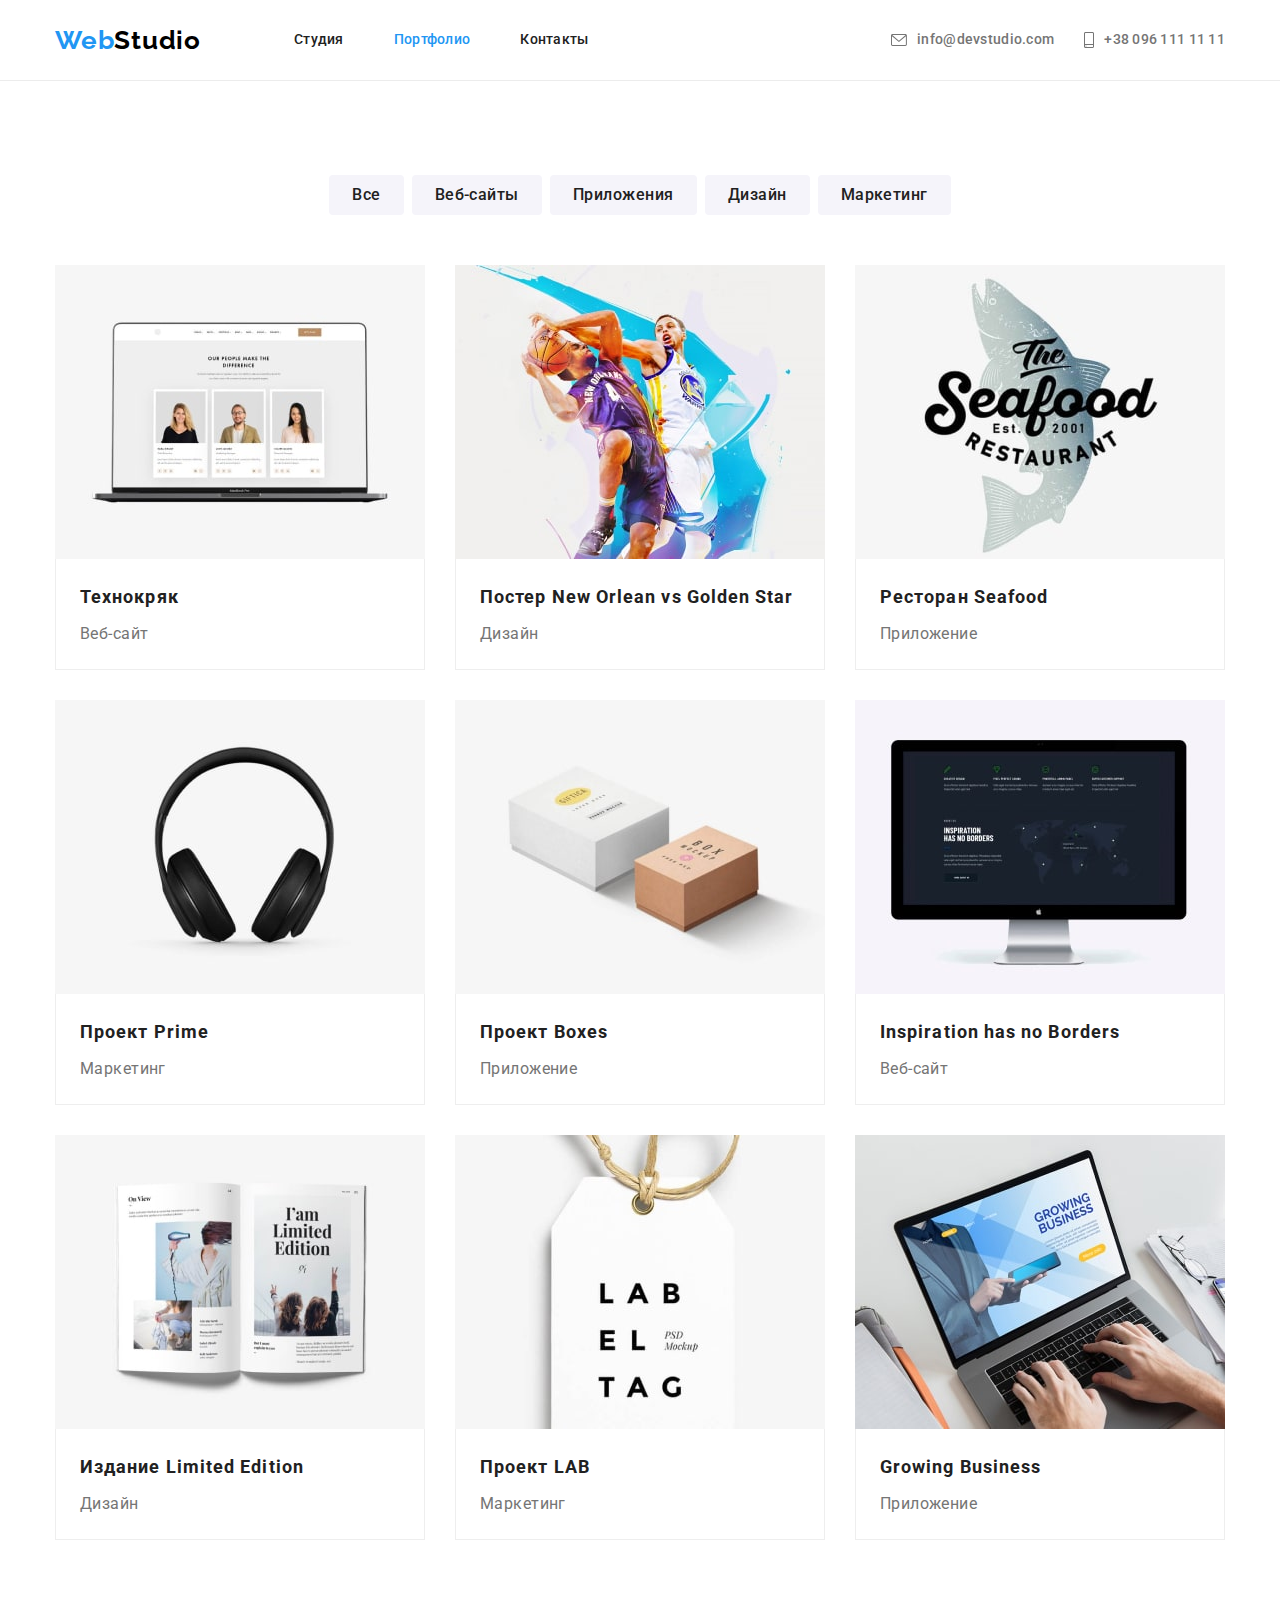
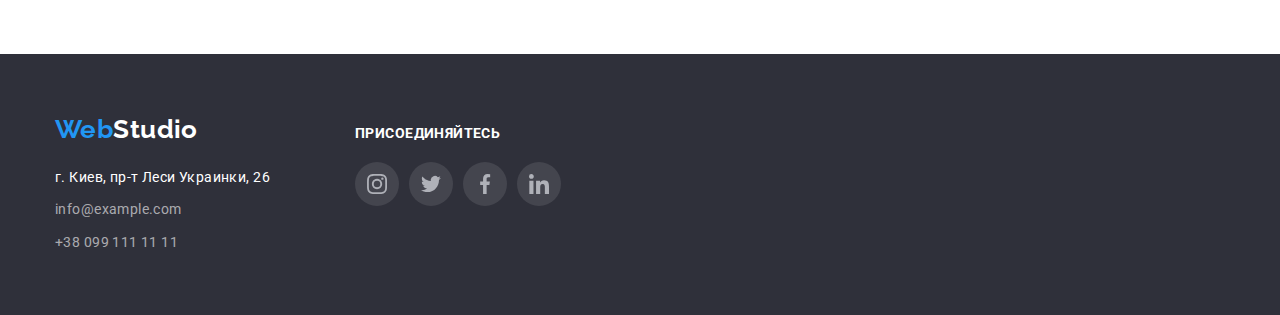
==== portfolio.html @ b9027957 "prepare to homework 5" ====
<!DOCTYPE html>
<html lang="en">
    <head>
        <meta charset="UTF-8">
        <meta name="viewport" content="width=device-width, initial-scale=1.0">
        <title>Portfolio</title>
        <link
            href="https://fonts.googleapis.com/css2?family=Raleway:wght@700&family=Roboto:wght@400;500;700;900&display=swap"
            rel="stylesheet"
        />
        <link
            rel="stylesheet"
            href="https://cdnjs.cloudflare.com/ajax/libs/modern-normalize/0.7.0/modern-normalize.min.css"
        />
        <link rel="stylesheet" href="./css/style.css" />
    </head>
    <body>
        <!--Header-->
        <header class="header portfolio-header">
            <div class="container header-flex">
                <nav class="header-flex">
                    <a class="link header-logo" href="./index.html">
                        <span class="current">Web</span>Studio
                    </a>
                    <ul class="list nav-main">
                        <li class="item">
                            <a class="link" href="./index.html">Студия</a>
                        </li>
                        <li class="item">
                            <a class="link current" href="./portfolio.html">Портфолио</a>
                        </li>
                        <li class="item">
                            <a class="link" href="#">Контакты</a>
                        </li>
                    </ul>
                </nav>
                <ul class="list header-info">
                    <li class="item">
                        <a class="link icon-mail" href="mailto:info@devstudio.com">
                            <svg class="icon" width="16" height="12">
                                <use href="./images/svg/sprite.svg#icon-envelope"></use>
                            </svg>
                            info@devstudio.com
                        </a>
                    </li>
                    <li class="item">
                        <a class="link icon-tel" href="tel:+380961111111">
                            <svg class="icon" width="10" height="16">
                                <use href="./images/svg/sprite.svg#icon-smartphone"></use>
                            </svg>
                            +38 096 111 11 11
                        </a>
                    </li>
                </ul>
            </div>
        </header>
        <!--Main container-->
        <main>
            <h1 class="hidden">Портфолио</h1>
            <section class="section">
                <div class="container">
                    <!--Button list-->
                    <ul class="list portfolio-nav">
                        <li class="item">
                            <button type="button" class="button secondary">
                                Все
                            </button>
                        </li>
                        <li class="item">
                            <button type="button" class="button secondary">
                                Веб-сайты
                            </button>
                        </li>
                        <li class="item">
                            <button type="button" class="button secondary">
                                Приложения
                            </button>
                        </li>
                        <li class="item">
                            <button type="button" class="button secondary">
                                Дизайн
                            </button>
                        </li>
                        <li class="item">
                            <button type="button" class="button secondary">
                                Маркетинг
                            </button>
                        </li>
                    </ul>
                    <!--Main portfolio list-->
                    <ul class="list portfolio-list">
                        <li class="item">
                            <a class="link" href="#">
                                <div>
                                    <img 
                                        src="./images/portfolio/technocrack.jpg"
                                        alt="Веб сайт Технокряк"
                                        width="370"
                                    />
                                </div>
                                <div class="project-name">
                                    <h2 class="title">Технокряк</h2>
                                    <p class="text">Веб-сайт</p>
                                </div>
                            </a>
                        </li>
                        <li class="item">
                            <a class="link" href="#">
                                <div>
                                    <img 
                                        src="./images/portfolio/neworlean.jpg"
                                        alt="Дизайн постера New Orlean vs Golden Star"
                                        width="370"
                                    />
                                </div>
                                <div class="project-name">
                                    <h2 class="title">Постер New Orlean vs Golden Star</h2>
                                    <p class="text">Дизайн</p>
                                </div>
                            </a>
                        </li>
                        <li class="item">
                            <a class="link" href="#">
                                <div>
                                    <img 
                                        src="./images/portfolio/seafood.jpg"
                                        alt="Приложение ресторана Seafood"
                                        width="370"
                                    />
                                </div>
                                <div class="project-name">
                                    <h2 class="title">Ресторан Seafood</h2>
                                    <p class="text">Приложение</p>
                                </div>
                            </a>
                        </li>
                        <li class="item">
                            <a class="link" href="#">
                                <div>
                                    <img 
                                        src="./images/portfolio/prime.jpg"
                                        alt="Проект Prime"
                                        width="370"
                                    />
                                </div>
                                <div class="project-name">
                                    <h2 class="title">Проект Prime</h2>
                                    <p class="text">Маркетинг</p>
                                </div>
                            </a>
                        </li>
                        <li class="item">
                            <a class="link" href="#">
                                <div>
                                    <img 
                                        src="./images/portfolio/boxes.jpg"
                                        alt="Приложение Boxes"
                                        width="370"
                                    />
                                </div>
                                <div class="project-name">
                                    <h2 class="title">Проект Boxes</h2>
                                    <p class="text">Приложение</p>
                                </div>
                            </a>
                        </li>
                        <li class="item">
                            <a class="link" href="#">
                                <div>
                                    <img 
                                        src="./images/portfolio/inspirations.jpg"
                                        alt="Веб-сайт Inspiration has no Borders"
                                        width="370"
                                    />
                                </div>
                                <div class="project-name">
                                    <h2 lang="en" class="title">Inspiration has no Borders</h2>
                                    <p class="text">Веб-сайт</p>
                                </div>
                            </a>
                        </li>
                        <li class="item">
                            <a class="link" href="#">
                                <div>
                                    <img 
                                        src="./images/portfolio/limited.jpg"
                                        alt="Дизайн издания Limited Edition"
                                        width="370"
                                    />
                                </div>
                                <div class="project-name">
                                    <h2 class="title">Издание Limited Edition</h2>
                                    <p class="text">Дизайн</p>
                                </div>
                            </a>
                        </li>
                        <li class="item">
                            <a class="link" href="#">
                                <div>
                                    <img 
                                        src="./images/portfolio/lab.jpg"
                                        alt="Проект LAB"
                                        width="370"
                                    />
                                </div>
                                <div class="project-name">
                                    <h2 class="title">Проект LAB</h2>
                                    <p class="text">Маркетинг</p>
                                </div>
                            </a>
                        </li>
                        <li class="item">
                            <a class="link" href="#">
                                <div>
                                    <img 
                                        src="./images/portfolio/groovingbusiness.jpg"
                                        alt="Приложение Growing Business"
                                        width="370"
                                    />
                                </div>
                                <div class="project-name">
                                    <h2 class="title">Growing Business</h2>
                                    <p class="text">Приложение</p>
                                </div>
                            </a>
                        </li>
                    </ul>
                </div>
            </section>
        </main>
        <!--Footer-->
        <footer class="footer">
            <div class="container flex">
                <div class="footer-address">
                    <a class="link footer-logo" href="./index.html">
                        <span class="current">Web</span>Studio
                    </a>
                    <address class="footer-contacts">
                        <p class="text">г. Киев, пр-т Леси Украинки, 26</p>
                        <a class="link" href="mailto:info@example.com">
                        info@example.com
                        </a>
                        <br />
                        <a class="link" href="tel:+380991111111">+38 099 111 11 11</a>
                    </address>
                </div>
                <div class="footer-networks">
                    <strong class="text">присоединяйтесь</strong>
                    <ul class="list flex network-list">
                        <li class="item">
                            <a href="#" class="link" aria-label="Instagram">
                                <svg class="icon">
                                    <use href="./images/svg/sprite.svg#icon-instagram"></use>
                                </svg>
                            </a>
                        </li>
                        <li class="item">
                            <a href="#" class="link" aria-label="Twitter">
                                <svg class="icon">
                                    <use href="./images/svg/sprite.svg#icon-twitter"></use>
                                </svg>
                            </a>
                        </li>
                        <li class="item">
                            <a href="#" class="link" aria-label="Facebook">
                                <svg class="icon">
                                    <use href="./images/svg/sprite.svg#icon-facebook"></use>
                                </svg>
                            </a>
                        </li>
                        <li class="item">
                            <a href="#" class="link" aria-label="Linkedin">
                                <svg class="icon">
                                    <use href="./images/svg/sprite.svg#icon-linkedin"></use>
                                </svg>
                            </a>
                        </li>
                    </ul>
                </div>
            </div>
        </footer>        
    </body>
</html>
---- css/style.css ----
/* CSS-переменные */
:root {
    --main-text-color: #212121;
    --second-text-color: #757575;
    --accent-color: #2196f3;
    --main-bg-color: #ffffff;
    --second-bg-color: #f5f4fa;
    --third-bg-color: #2f303a;
}
/* Базовые настройки CSS */
body {
    background-color: var(--main-bg-color);
    color: var(--main-text-color);
    font-family: "Roboto", sans-serif;
    font-size: 14px;
    line-height: 1.71;
    letter-spacing: 0.03em;
}
/* базовые настройки картинок */
img {
    display: block;
    max-width: 100%;
    height: auto;
}
/* Убирает подчеркивание у всех ссылок */
.link {
    text-decoration: none;
}
/* Убирает флажки и отступы у элементов списков */
.list {
    padding: 0;
    margin: 0;
    list-style: none;
}
/* прячет скрытые заголовки */
.hidden {
    position: absolute;
    width: 1px;
    height: 1px;
    margin: -1px;
    border: 0;
    padding: 0;
    clip: rect(0 0 0 0);
    overflow: hidden;
}

/* Страница студия */
/* Задает общие настройки шрифта хедера */
.header {
    font-weight: 500;
    line-height: 1.14;
    letter-spacing: 0.02em;
    border-bottom: 1px solid #ececec;
}
/* Геометрия контейнера */
.container {
    width: 1200px;
    margin: 0px auto;
    padding: 0px 15px;
}
/* флексбокс хэдера */
.header-flex,
.nav-main {
  display: flex;
  align-items: center;
}
/* отступ всем кроме последнего элемента хэдера */
.nav-main > .item:not(:last-child) {
    margin-right: 50px;
}
/* основная навигация хэдера */
.nav-main .link {
    display: block;
    padding-top: 32px;
    padding-bottom: 32px;
    color: inherit;
}
/* Цветовой акцент элементов */
.nav-main .link.current,
.header-logo .current,
.footer-logo .current,
.nav-main .link:hover,
.nav-main .link:focus,
.header-info .link:hover,
.header-info .link:focus,
.footer-info .link:hover,
.footer-info .link:focus {
  color: var(--accent-color);
}

/* Логотип хедера */
.header-logo {
    margin-right: 93px;
    color: #000000;
    font-family: "Raleway", sans-serif;
    font-weight: 700;
    font-size: 26px;
    line-height: 1.19;
    letter-spacing: 0.03em;
}
/* контакты хэдера в строку */
.header-info {
    display: flex;
    margin-left: auto;
}
.header-info .item:not(:last-child) {
    margin-right: 30px;
}
/* контакты хэдера */
.header-info .link {
    display: flex;
    align-items: center;
    padding-top: 32px;
    padding-bottom: 32px;
    color: var(--second-text-color);
}
/* отступ иконок в хэдере */
.header-info .icon {
    margin-right: 10px;
}
/* акцент иконок в хэдере */
.header-info .link:hover > .icon,
.header-info .link:focus > .icon {
  --color1: var(--accent-color);
}

/* герой */
.hero {
    text-align: center;
    max-width: 1600px;
    height: 600px;
    margin: 0 auto;
    display: flex;
    flex-direction: column;
    justify-content: center;
    align-items: center;
    background-color: #c4c4c4;
    background-image: linear-gradient(
      to right,
      rgba(47, 48, 58, 0.4),
      rgba(47, 48, 58, 0.4)
    ),
    url("../images/hero.jpg");
    background-repeat: no-repeat;
    background-size: cover;
    background-position: center;
}
/* Заголовок героя */
.hero-title {
    margin-top: 0;
    margin-bottom: 30px;
    max-width: 696px;
    color: var(--main-bg-color);
    font-weight: 900;
    font-size: 44px;
    line-height: 1.36;
    letter-spacing: 0.06em;
    text-transform: uppercase;
}
/* кнопка героя */
.button.primary {
    display: inline-block;
    min-width: 200px;
    padding: 10px 32px;
    border-radius: 4px;
    box-shadow: 0px 4px 4px rgba(0, 0, 0, 0.15);

    color: var(--main-bg-color);
    background-color: var(--accent-color);
    font-weight: 700;
    font-size: 16px;
    line-height: 1.87;
    text-align: center;
    letter-spacing: 0.06em;
}
.button.primary:hover,
.button.primary:focus {
    background-color: #188ce8;
}
/* отступы секции преимуществ */
.section-feature {
    padding-top: 94px;
    padding-bottom: 0;
}
/* флексбокс */
.flex {
    display: flex;
}
/* ширина элементов секции Преимущества */
.feature-list .item {
    flex-basis: calc((100% - 3 * 30px) / 4);
}
/* фон иконки преимуществ */
.feature-list .thumb {
    display: flex;
    justify-content: center;
    align-items: center;
    margin-bottom: 30px;
    height: 120px;
    background-color: var(--secohd-bg-color);
    border-radius: 4px;
}
/* иконка преимуществ */
.feature-list .icon {
    width: 70px;
    height: 70px;
}
/* отступы всем кроме последнего элемента списка перимуществ */
.feature-list .item:not(:last-child),
.examples-list .item:not(:last-child),
.team-list .item:not(:last-child),
.clients-list .item:not(:last-child) {
    margin-right: 30px;
}
/* Заголовки h3 секции преимущества */
.feature-list .title {
    margin-top: 0;
    margin-bottom: 10px;

    font-size: 14px;
    line-height: 1.14;
    text-transform: uppercase;
}
/* Текст секции преимущества */
.feature-list .text {
    margin-top: 0;
    margin-bottom: 0;

    color: var(--second-text-color);
}
/* паддинг всем секциям */
.section {
    padding-top: 94px;
    padding-bottom: 94px;
}

/* Заголовки секций */
.section-title {
    margin-top: 0;
    margin-bottom: 50px;

    font-size: 36px;
    line-height: 1.17;
    text-align: center;
}
/* ширина контента секкции */
.examples-list .item {
    flex-basis: calc((100% - 2 * 30px) / 3);
}
/* оформление секции команда  */
.section.team {
    background-color: var(--secohd-bg-color);
    text-align: center;
}
/* элементы списка наша команда */
.team-list .item {
    flex-basis: calc((100% - 3 * 30px) / 4);
    border-radius: 0px 0px 4px 4px;
    background-color: var(--main-bg-color);
    box-shadow: 0px 1px 3px rgba(0, 0, 0, 0.12), 0px 1px 1px rgba(0, 0, 0, 0.14), 0px, 2px, 1px, rgba(0, 0, 0, 0.2);
}

/* Заголовки h3 Наша команда */
.team-list .title {
    margin-top: 30px;
    margin-bottom: 10px;

    font-weight: 500;
    font-size: 16px;
    line-height: 1.19;
}
/* Текст секции Наша команда */
.team-list .text {
    margin-top: 0;
    margin-bottom: 16px;

    color: var(--second-text-color);
    font-size: 16px;
    line-height: 1.19;
}
/* Список соцсетей */
.team .network-list {
    margin-bottom: 30px;
    justify-content: center;
}
.network-list .item:not(:last-child) {
    margin-right: 10px;
}
/* ссылка на соцсеть */
.network-list .link {
    display: flex;
    justify-content: center;
    align-items: center;
    width: 44px;
    height: 44px;
    border-radius: 50%;
}
/* меняем фон ссылки при ховере */
.network-list .link:hover,
.network-list .link:focus {
  background-color: var(--accent-color);
}
/* меняем цвет самой иконки при ховере */
.network-list .link:hover > .icon,
.network-list .link:focus > .icon {
  --color4: var(--main-bg-color);
}
/* иконка */
.network-list .icon {
    width: 20px;
    height: 20px;
}
/* ширина элеентов секции клиенты */
.clients-list .item {
    flex-basis: calc((100% - 5 * 30px) / 6);
}
/* ссылка клиентов */
.clients-list .link {
    display: flex;
    justify-content: center;
    align-items: center;
    height: 90px;
    border: 1px solid #afb1b8;
    border-radius: 4px;
}
/* цвет рамки при ховере */
.clients-list .link:hover,
.clients-list .link:focus {
  border-color: var(--accent-color);
}
/*  цвет иконки при ховере */
.clients-list .link:hover .icon,
.clients-list .link:focus .icon {
  --color4: var(--accent-color);
}

/* футер */
.footer {
    padding-top: 60px;
    padding-bottom: 60px;

    background-color: var(--third-bg-color);
}
.footer .flex {
    align-items: baseline;
}
.footer-address,
.footer-networks {
  width: 270px;
}
.footer-address {
    margin-right: 30px;
}
/* лого футера */
.footer-logo {
    color: var(--main-bg-color);
    font-family: "Raleway", sans-serif;
    font-weight: 700;
    font-size: 26px;
    line-height: 1.19;
}
/* адрес футера */
.footer-contacts {
    margin-top: 20px;

    font-style: normal;
}
/* Физический адрес в футере */
.footer-address .text {
    margin: 0;

    color: var(--main-bg-color);
}
/* почта и телефон футера */
.footer-contacts .link {
    display: inline-block;
    margin-top: 9px;

    color: rgba(255, 255, 255, 0.6);
}
/* текст блока соцсетей футера */
.footer-networks .text {
    display: block;
    margin-bottom: 20px;
    line-height: 1.14;
    text-transform: uppercase;
    color: var(--main-bg-color);
}
/* фон ссылкт на соцсеть в футере */
.footer-networks .link {
    background-color: rgba(255, 255, 255, 0.1);
}
/* цвет иконки в футере */
.footer-networks .icon {
    --color4: var(--main-bg-color);
}
/* акцент для почты и телефона в футере */
.footer-address .link:hover,
.footer-address .link:focus {
  color: var(--accent-color);
}

/* Страница Портфолио */

/* отступ хедера портфолио */
.header.marg {
    margin-bottom: 94px;
}
/* отступы основного блока портфолио */
.portfolio {
    margin-bottom: 94px;
    margin-top: 94px;
}
/* список кнопок навигации портфолио */
.portfolio-nav {
    display: flex;
    justify-content: center;
    margin-bottom: 50px;
}
/* отступ у всех кнпопок кроме последней */
.portfolio-nav .item:not(:last-child) {
    margin-right: 8px;
}

/* Кнопки*/
.button.secondary {
    display: inline-block;
    min-width: 73px;
    padding: 6px 22px;
    border: 1px solid transparent;
    border-radius: 4px;
    cursor: pointer;

    color: var(--main-text-color);
    background-color: var(--second-bg-color);
    font-family: inherit;
    font-weight: 500;
    font-size: 16px;
    line-height: 1.62;
    letter-spacing: 0.03em;
}
/* Акцент кнопок */
.button.secondary:hover,
.button.secondary:focus {
  color: var(--main-bg-color);
  background-color: var(--accent-color);
}
/* список основных элементов страницы */
.portfolio-list {
    display: flex;
    flex-wrap: wrap;
}
/* основные элементы страницы портфолио */
.portfolio-list .item {
    flex-basis: calc((100% - 2 * 30px) / 3);
    margin-right: 30px;
    margin-bottom: 30px;
}
/* каждому третьему убираем правый марджин */
.portfolio-list .item:nth-child(3n) {
    margin-right: 0;
}
/* последним трем добавляем нижний марджин */
.portfolio-list .item:nth-last-child(-n + 3) {
    margin-bottom: 20px;
}
.portfolio-list .item:hover {
    box-shadow: 0px 1px 1px rgba(0, 0, 0, 0.12), 0px 4px 4px rgba(0, 0, 0, 0.06),
      1px 4px 6px rgba(0, 0, 0, 0.16);
}
/* заголовки элементов портфолио */
.portfolio-list .title {
    margin-top: 0;
    margin-bottom: 4px;
    color: var(--main-text-color);
    font-size: 18px;
    line-height: 2;
    letter-spacing: 0.06em;
}
/* названия проектов */
.project-name {
    padding: 20px 24px;
    border-right: 1px solid #eeeeee;
    border-bottom: 1px solid #eeeeee;
    border-left: 1px solid #eeeeee;
}
/* текст элементов портфолио */
.portfolio-list .text {
    margin: 0;
    color: var(--second-text-color);
    font-size: 16px;
    line-height: 1.87;
}
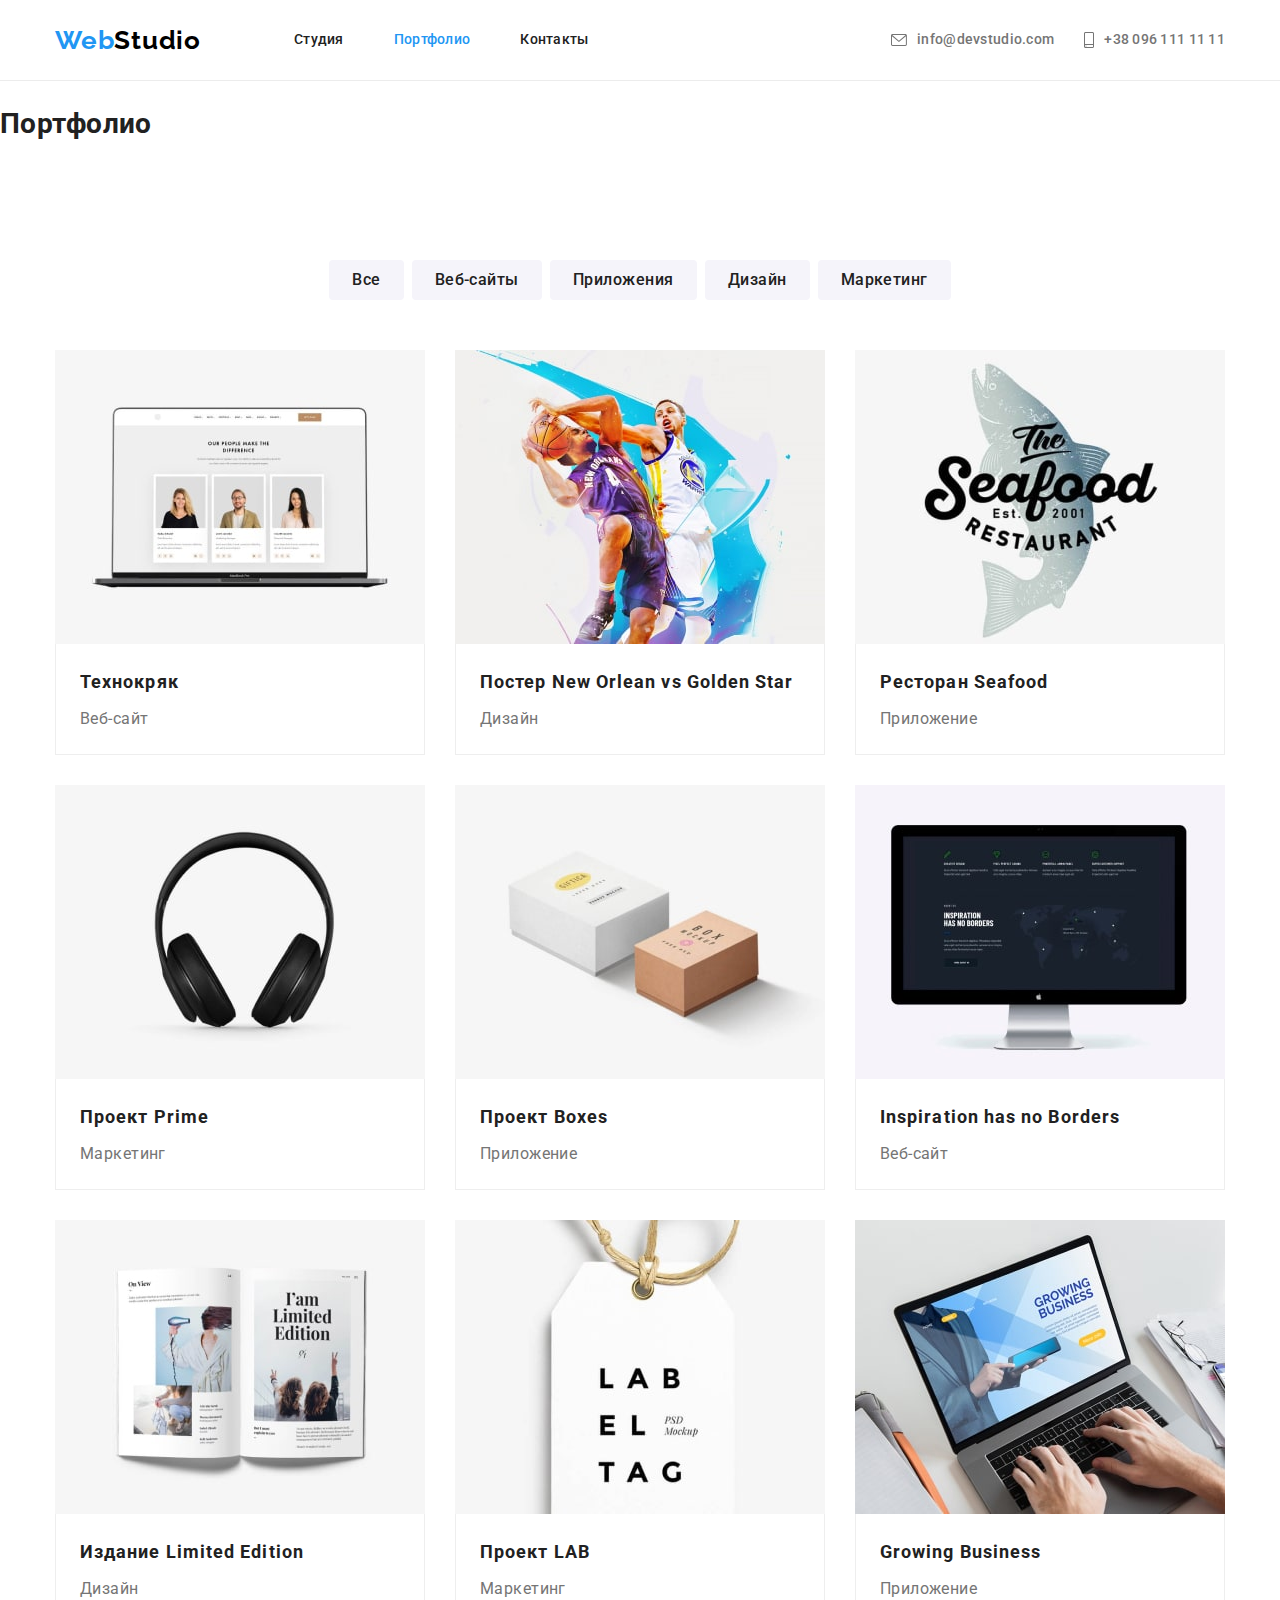
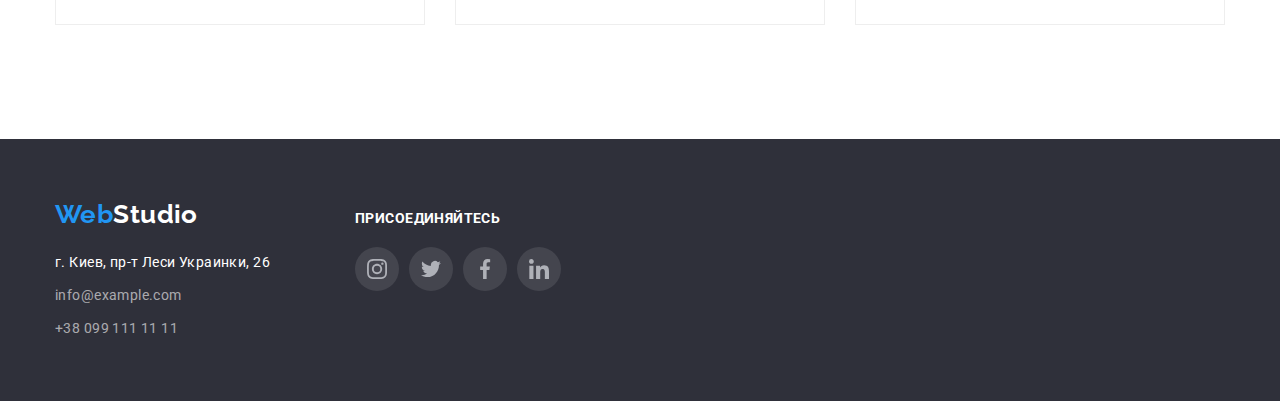
==== commit cd603427: "made html" ====
--- a/portfolio.html
+++ b/portfolio.html
@@ -56,7 +56,7 @@
         </header>
         <!--Main container-->
         <main>
-            <h1 class="hidden">Портфолио</h1>
+            <h1 class="visually-hidden">Портфолио</h1>
             <section class="section">
                 <div class="container">
                     <!--Button list-->
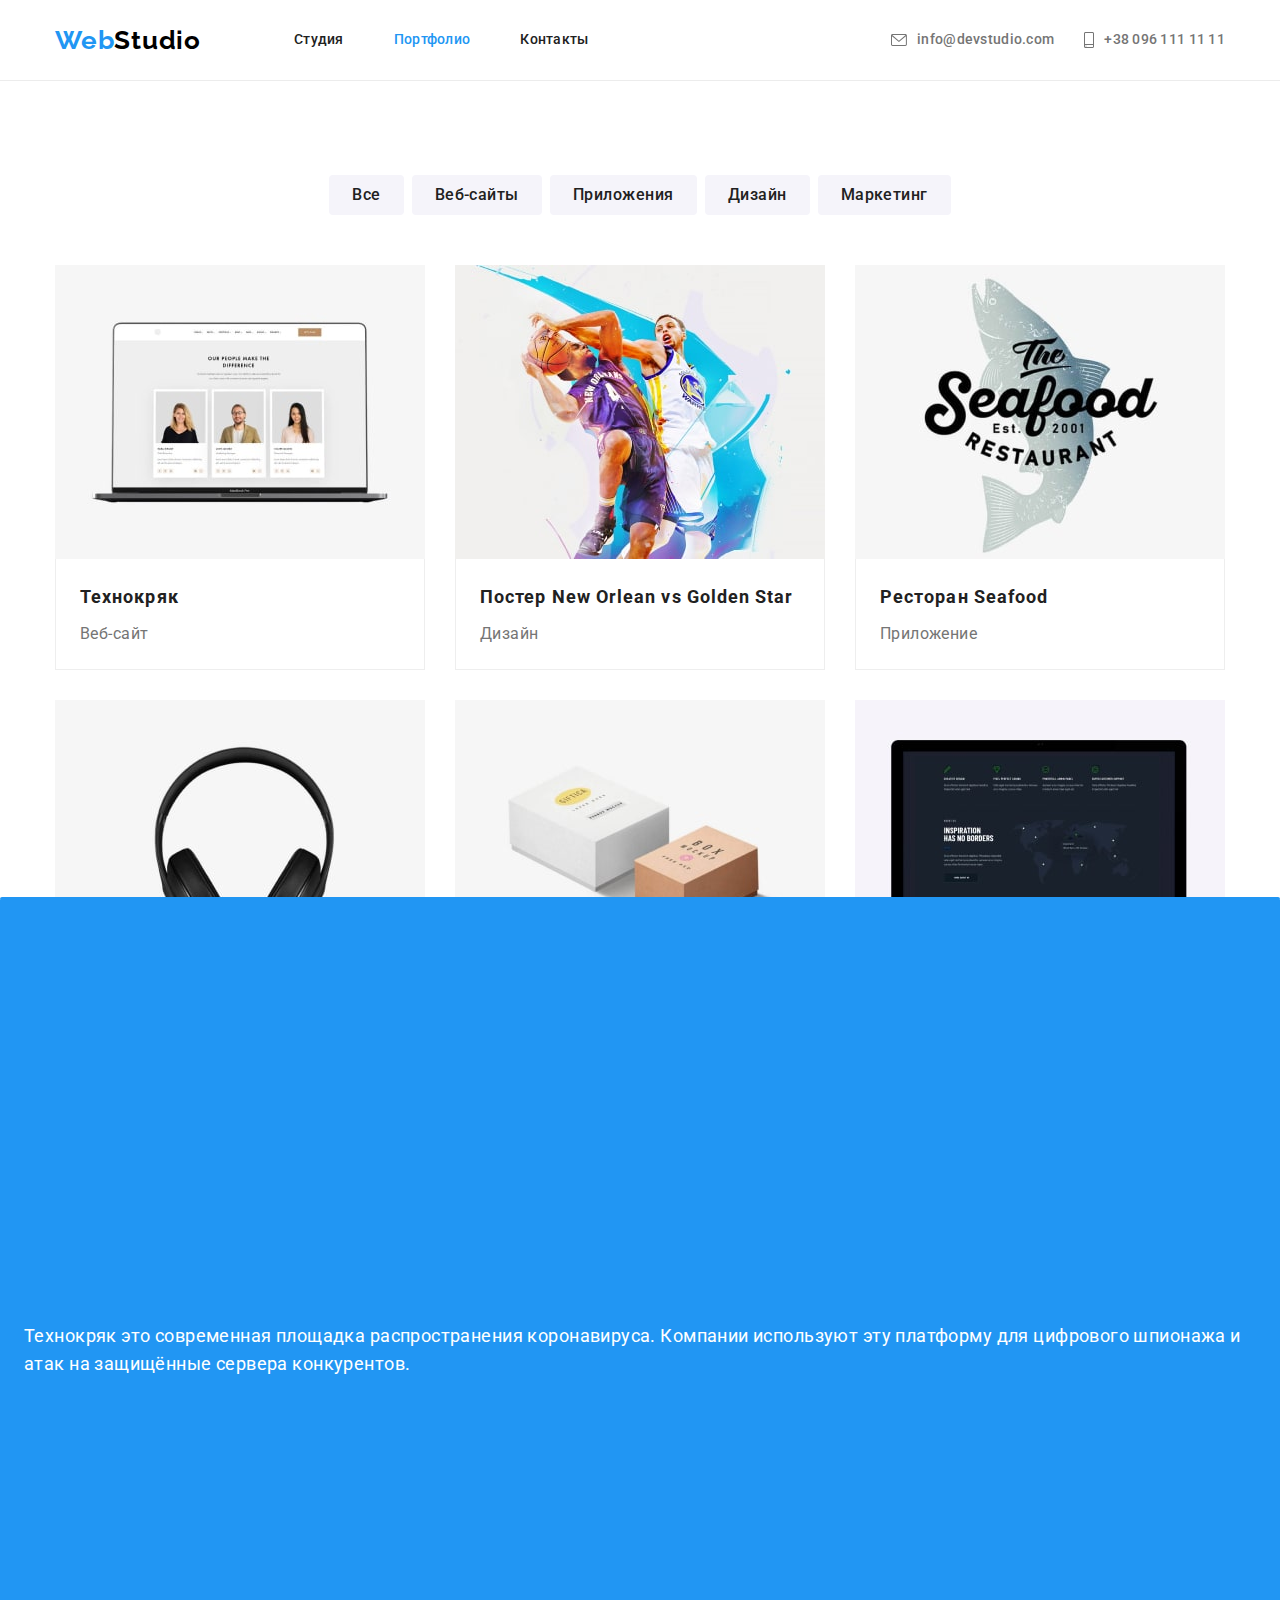
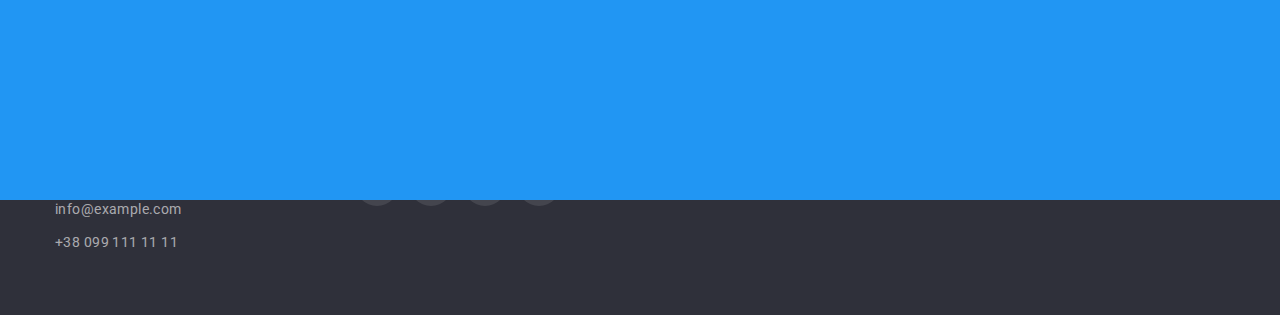
==== commit dccb05ba: "do homework 5" ====
--- a/portfolio.html
+++ b/portfolio.html
@@ -97,6 +97,14 @@
                                         alt="Веб сайт Технокряк"
                                         width="370"
                                     />
+                                    <div class="portfolio-overlay">
+                                        <p class="overlay-text">
+                                            Технокряк это современная площадка распространения
+                                            коронавируса. Компании используют эту платформу для
+                                            цифрового шпионажа и атак на защищённые сервера
+                                            конкурентов.
+                                        </p>
+                                    </div>
                                 </div>
                                 <div class="project-name">
                                     <h2 class="title">Технокряк</h2>
@@ -112,6 +120,14 @@
                                         alt="Дизайн постера New Orlean vs Golden Star"
                                         width="370"
                                     />
+                                    <div class="portfolio-overlay">
+                                        <p class="overlay-text">
+                                            Технокряк это современная площадка распространения
+                                            коронавируса. Компании используют эту платформу для
+                                            цифрового шпионажа и атак на защищённые сервера
+                                            конкурентов.
+                                        </p>
+                                    </div>
                                 </div>
                                 <div class="project-name">
                                     <h2 class="title">Постер New Orlean vs Golden Star</h2>
@@ -127,6 +143,14 @@
                                         alt="Приложение ресторана Seafood"
                                         width="370"
                                     />
+                                    <div class="portfolio-overlay">
+                                        <p class="overlay-text">
+                                            Технокряк это современная площадка распространения
+                                            коронавируса. Компании используют эту платформу для
+                                            цифрового шпионажа и атак на защищённые сервера
+                                            конкурентов.
+                                        </p>
+                                    </div>
                                 </div>
                                 <div class="project-name">
                                     <h2 class="title">Ресторан Seafood</h2>
@@ -142,6 +166,14 @@
                                         alt="Проект Prime"
                                         width="370"
                                     />
+                                    <div class="portfolio-overlay">
+                                        <p class="overlay-text">
+                                            Технокряк это современная площадка распространения
+                                            коронавируса. Компании используют эту платформу для
+                                            цифрового шпионажа и атак на защищённые сервера
+                                            конкурентов.
+                                        </p>
+                                    </div>
                                 </div>
                                 <div class="project-name">
                                     <h2 class="title">Проект Prime</h2>
@@ -157,6 +189,14 @@
                                         alt="Приложение Boxes"
                                         width="370"
                                     />
+                                    <div class="portfolio-overlay">
+                                        <p class="overlay-text">
+                                            Технокряк это современная площадка распространения
+                                            коронавируса. Компании используют эту платформу для
+                                            цифрового шпионажа и атак на защищённые сервера
+                                            конкурентов.
+                                        </p>
+                                    </div>
                                 </div>
                                 <div class="project-name">
                                     <h2 class="title">Проект Boxes</h2>
@@ -172,6 +212,14 @@
                                         alt="Веб-сайт Inspiration has no Borders"
                                         width="370"
                                     />
+                                    <div class="portfolio-overlay">
+                                        <p class="overlay-text">
+                                            Технокряк это современная площадка распространения
+                                            коронавируса. Компании используют эту платформу для
+                                            цифрового шпионажа и атак на защищённые сервера
+                                            конкурентов.
+                                        </p>
+                                    </div>
                                 </div>
                                 <div class="project-name">
                                     <h2 lang="en" class="title">Inspiration has no Borders</h2>
@@ -187,6 +235,14 @@
                                         alt="Дизайн издания Limited Edition"
                                         width="370"
                                     />
+                                    <div class="portfolio-overlay">
+                                        <p class="overlay-text">
+                                            Технокряк это современная площадка распространения
+                                            коронавируса. Компании используют эту платформу для
+                                            цифрового шпионажа и атак на защищённые сервера
+                                            конкурентов.
+                                        </p>
+                                    </div>
                                 </div>
                                 <div class="project-name">
                                     <h2 class="title">Издание Limited Edition</h2>
@@ -202,6 +258,14 @@
                                         alt="Проект LAB"
                                         width="370"
                                     />
+                                    <div class="portfolio-overlay">
+                                        <p class="overlay-text">
+                                            Технокряк это современная площадка распространения
+                                            коронавируса. Компании используют эту платформу для
+                                            цифрового шпионажа и атак на защищённые сервера
+                                            конкурентов.
+                                        </p>
+                                    </div>
                                 </div>
                                 <div class="project-name">
                                     <h2 class="title">Проект LAB</h2>
@@ -217,6 +281,14 @@
                                         alt="Приложение Growing Business"
                                         width="370"
                                     />
+                                    <div class="portfolio-overlay">
+                                        <p class="overlay-text">
+                                            Технокряк это современная площадка распространения
+                                            коронавируса. Компании используют эту платформу для
+                                            цифрового шпионажа и атак на защищённые сервера
+                                            конкурентов.
+                                        </p>
+                                    </div>
                                 </div>
                                 <div class="project-name">
                                     <h2 class="title">Growing Business</h2>
--- a/css/style.css
+++ b/css/style.css
@@ -6,6 +6,8 @@
     --main-bg-color: #ffffff;
     --second-bg-color: #f5f4fa;
     --third-bg-color: #2f303a;
+    --icon-color: #afb1b8;
+    --timing-function: cubic-bezier(0.4, 0, 0.2, 1);
 }
 /* Базовые настройки CSS */
 body {
@@ -33,7 +35,7 @@
     list-style: none;
 }
 /* прячет скрытые заголовки */
-.hidden {
+.visually-hidden {
     position: absolute;
     width: 1px;
     height: 1px;
@@ -74,7 +76,20 @@
     padding-top: 32px;
     padding-bottom: 32px;
     color: inherit;
-}
+    transition: color 250ms var(--timing-function);
+}
+
+.nav-main .current::after {
+    position: absolute;
+    bottom: -1px;
+    left: 0;
+    content: "";
+    width: 100%;
+    height: 4px;
+    background-color: var(--accent-color);
+    border-radius: 2px;
+}
+
 /* Цветовой акцент элементов */
 .nav-main .link.current,
 .header-logo .current,
@@ -113,15 +128,20 @@
     padding-top: 32px;
     padding-bottom: 32px;
     color: var(--second-text-color);
+    transition: color 250ms var(--timing-function);
 }
 /* отступ иконок в хэдере */
 .header-info .icon {
     margin-right: 10px;
+    fill: currentColor;
+    transition: fill 250ms var(--timing-function);
 }
 /* акцент иконок в хэдере */
 .header-info .link:hover > .icon,
-.header-info .link:focus > .icon {
-  --color1: var(--accent-color);
+.header-info .link:focus > .icon,
+.clients-list .link:hover > .icon,
+.clients-list .link:focus > .icon {
+    fill: var(--accent-color);
 }
 
 /* герой */
@@ -144,6 +164,7 @@
     background-repeat: no-repeat;
     background-size: cover;
     background-position: center;
+    text-align: center;
 }
 /* Заголовок героя */
 .hero-title {
@@ -159,11 +180,13 @@
 }
 /* кнопка героя */
 .button.primary {
-    display: inline-block;
+    display: block;
     min-width: 200px;
     padding: 10px 32px;
+    border-color: transparent;
     border-radius: 4px;
     box-shadow: 0px 4px 4px rgba(0, 0, 0, 0.15);
+    cursor: pointer;
 
     color: var(--main-bg-color);
     background-color: var(--accent-color);
@@ -172,13 +195,14 @@
     line-height: 1.87;
     text-align: center;
     letter-spacing: 0.06em;
+    transition: background-color 250ms var(--timing-function);
 }
 .button.primary:hover,
 .button.primary:focus {
     background-color: #188ce8;
 }
 /* отступы секции преимуществ */
-.section-feature {
+.section.feature {
     padding-top: 94px;
     padding-bottom: 0;
 }
@@ -245,8 +269,28 @@
 }
 /* ширина контента секкции */
 .examples-list .item {
+    position: relative;
     flex-basis: calc((100% - 2 * 30px) / 3);
 }
+.examples-list .text {
+    position: absolute;
+    left: 0;
+    bottom: 0;
+    display: flex;
+    justify-content: center;
+    align-items: center;
+
+    width: 100%;
+    height: 70px;
+    margin: 0;
+    background-color: rgba(47, 48, 58, 0.8);
+    font-size: 14px;
+    line-height: 1.14;
+    text-transform: uppercase;
+
+    color: var(--main-bg-color);
+}
+
 /* оформление секции команда  */
 .section.team {
     background-color: var(--secohd-bg-color);
@@ -258,6 +302,7 @@
     border-radius: 0px 0px 4px 4px;
     background-color: var(--main-bg-color);
     box-shadow: 0px 1px 3px rgba(0, 0, 0, 0.12), 0px 1px 1px rgba(0, 0, 0, 0.14), 0px, 2px, 1px, rgba(0, 0, 0, 0.2);
+    background-color: var(--main-bg-color);
 }
 
 /* Заголовки h3 Наша команда */
@@ -294,6 +339,7 @@
     width: 44px;
     height: 44px;
     border-radius: 50%;
+    transition: background-color 250ms var(--timing-function);
 }
 /* меняем фон ссылки при ховере */
 .network-list .link:hover,
@@ -309,6 +355,8 @@
 .network-list .icon {
     width: 20px;
     height: 20px;
+    fill: var(--icon-color);
+    transition: fill 250ms var(--timing-function);
 }
 /* ширина элеентов секции клиенты */
 .clients-list .item {
@@ -320,8 +368,9 @@
     justify-content: center;
     align-items: center;
     height: 90px;
-    border: 1px solid #afb1b8;
+    border: 1px solid var(--icon-color);
     border-radius: 4px;
+    transition: border-color 250ms var(--timing-function);
 }
 /* цвет рамки при ховере */
 .clients-list .link:hover,
@@ -329,9 +378,9 @@
   border-color: var(--accent-color);
 }
 /*  цвет иконки при ховере */
-.clients-list .link:hover .icon,
-.clients-list .link:focus .icon {
-  --color4: var(--accent-color);
+.clients-list .icon {
+    fill: var(--icon-color);
+    transition: fill 250ms var(--timing-function);
 }
 
 /* футер */
@@ -377,6 +426,7 @@
     margin-top: 9px;
 
     color: rgba(255, 255, 255, 0.6);
+    transition: color 250ms var(--timing-function);
 }
 /* текст блока соцсетей футера */
 .footer-networks .text {
@@ -386,7 +436,7 @@
     text-transform: uppercase;
     color: var(--main-bg-color);
 }
-/* фон ссылкт на соцсеть в футере */
+/* фон ссылки на соцсеть в футере */
 .footer-networks .link {
     background-color: rgba(255, 255, 255, 0.1);
 }
@@ -394,6 +444,55 @@
 .footer-networks .icon {
     --color4: var(--main-bg-color);
 }
+/* бэкдроп */
+.backdrop {
+    position: fixed;
+    top: 0;
+    left: 0;
+    width: 100%;
+    height: 100%;
+    background-color: rgba(0, 0, 0, 0.2);
+    opacity: 1;
+    transition: opacity 250ms var(--timing-function);
+}
+.backdrop.is-hidden {
+    opacity: 0;
+    pointer-events: none;
+}
+.backdrop.is-hidden .modal {
+    transform: translate(-50%, -50%) scale(1.3);
+}
+
+/* модальное окно */
+.modal {
+    position: absolute;
+    top: 50%;
+    left: 50%;
+    transform: translate(-50%, -50%);
+    min-width: 528px;
+    min-height: 581px;
+    background-color: var(--main-bg-color);
+    box-shadow: 0px 1px 3px rgba(0, 0, 0, 0.12), 0px 1px 1px rgba(0, 0, 0, 0.14),
+    0px 2px 1px rgba(0, 0, 0, 0.2);
+    border-radius: 4px;
+
+    transform: translate(-50%, -50%) scale(1);
+    transition: transform 250ms var(--timing-function);
+}
+
+/* кнопка закрытия модального окна */
+.modal .button {
+    position: absolute;
+    top: 8px;
+    right: 8px;
+    padding: 0;
+    width: 30px;
+    height: 30px;
+    border: 1px solid rgba(0, 0, 0, 0.1);
+    border-radius: 50%;
+    background-color: var(--main-bg-color);
+}
+
 /* акцент для почты и телефона в футере */
 .footer-address .link:hover,
 .footer-address .link:focus {
@@ -438,12 +537,17 @@
     font-size: 16px;
     line-height: 1.62;
     letter-spacing: 0.03em;
+    transition-property: color, background-color, box-shadow;
+    transition-duration: 250ms;
+    transition-timing-function: var(--timing-function);
 }
 /* Акцент кнопок */
 .button.secondary:hover,
 .button.secondary:focus {
-  color: var(--main-bg-color);
-  background-color: var(--accent-color);
+    box-shadow: 0px 3px 1px rgba(0, 0, 0, 0.1), 0px 1px 2px rgba(0, 0, 0, 0.08),
+    0px 2px 2px rgba(0, 0, 0, 0.12);
+    color: var(--main-bg-color);
+    background-color: var(--accent-color);
 }
 /* список основных элементов страницы */
 .portfolio-list {
@@ -464,10 +568,56 @@
 .portfolio-list .item:nth-last-child(-n + 3) {
     margin-bottom: 20px;
 }
+.portfolio-list .link {
+    display: block;
+    transition: box-shadow 250ms var(--timing-function);
+}
+.portfolio-list .link:hover,
+.portfolio-list .link:focus {
+    box-shadow: 0px 1px 1px rgba(0, 0, 0, 0.12), 0px 4px 4px rgba(0, 0, 0, 0.06),
+      1px 4px 6px rgba(0, 0, 0, 0.16);
+}
+
 .portfolio-list .item:hover {
     box-shadow: 0px 1px 1px rgba(0, 0, 0, 0.12), 0px 4px 4px rgba(0, 0, 0, 0.06),
       1px 4px 6px rgba(0, 0, 0, 0.16);
 }
+
+.portfolio-list .thumb {
+    position: relative;
+    overflow: hidden;
+}
+.portfolio-overlay {
+    position: absolute;
+    top: 0;
+    left: 0;
+    display: flex;
+    align-items: center;
+    padding-left: 24px;
+    padding-right: 24px;
+    width: 100%;
+    height: 100%;
+    background-color: rgba(33, 150, 243, 0.9);
+    transform: translateY(100%);
+    transition: transform 250ms var(--timing-function);
+}
+.portfolio-overlay .overlay-text {
+    margin: 0;
+    font-size: 18px;
+    line-height: 1.56;
+    color: var(--main-bg-color);
+}
+.portfolio-list .link:hover .portfolio-overlay,
+.portfolio-list .link:focus .portfolio-overlay {
+    transform: translateY(0);
+}
+.card-content {
+    padding: 20px 24px;
+    border-right: 1px solid #eeeeee;
+    border-bottom: 1px solid #eeeeee;
+    border-left: 1px solid #eeeeee;
+}
+
 /* заголовки элементов портфолио */
 .portfolio-list .title {
     margin-top: 0;
@@ -477,6 +627,16 @@
     line-height: 2;
     letter-spacing: 0.06em;
 }
+
+/* заголовки элементов портфолио */
+.portfolio-list .title {
+    margin-top: 0;
+    margin-bottom: 4px;
+    color: var(--main-text-color);
+    font-size: 18px;
+    line-height: 2;
+    letter-spacing: 0.06em;
+}
 /* названия проектов */
 .project-name {
     padding: 20px 24px;
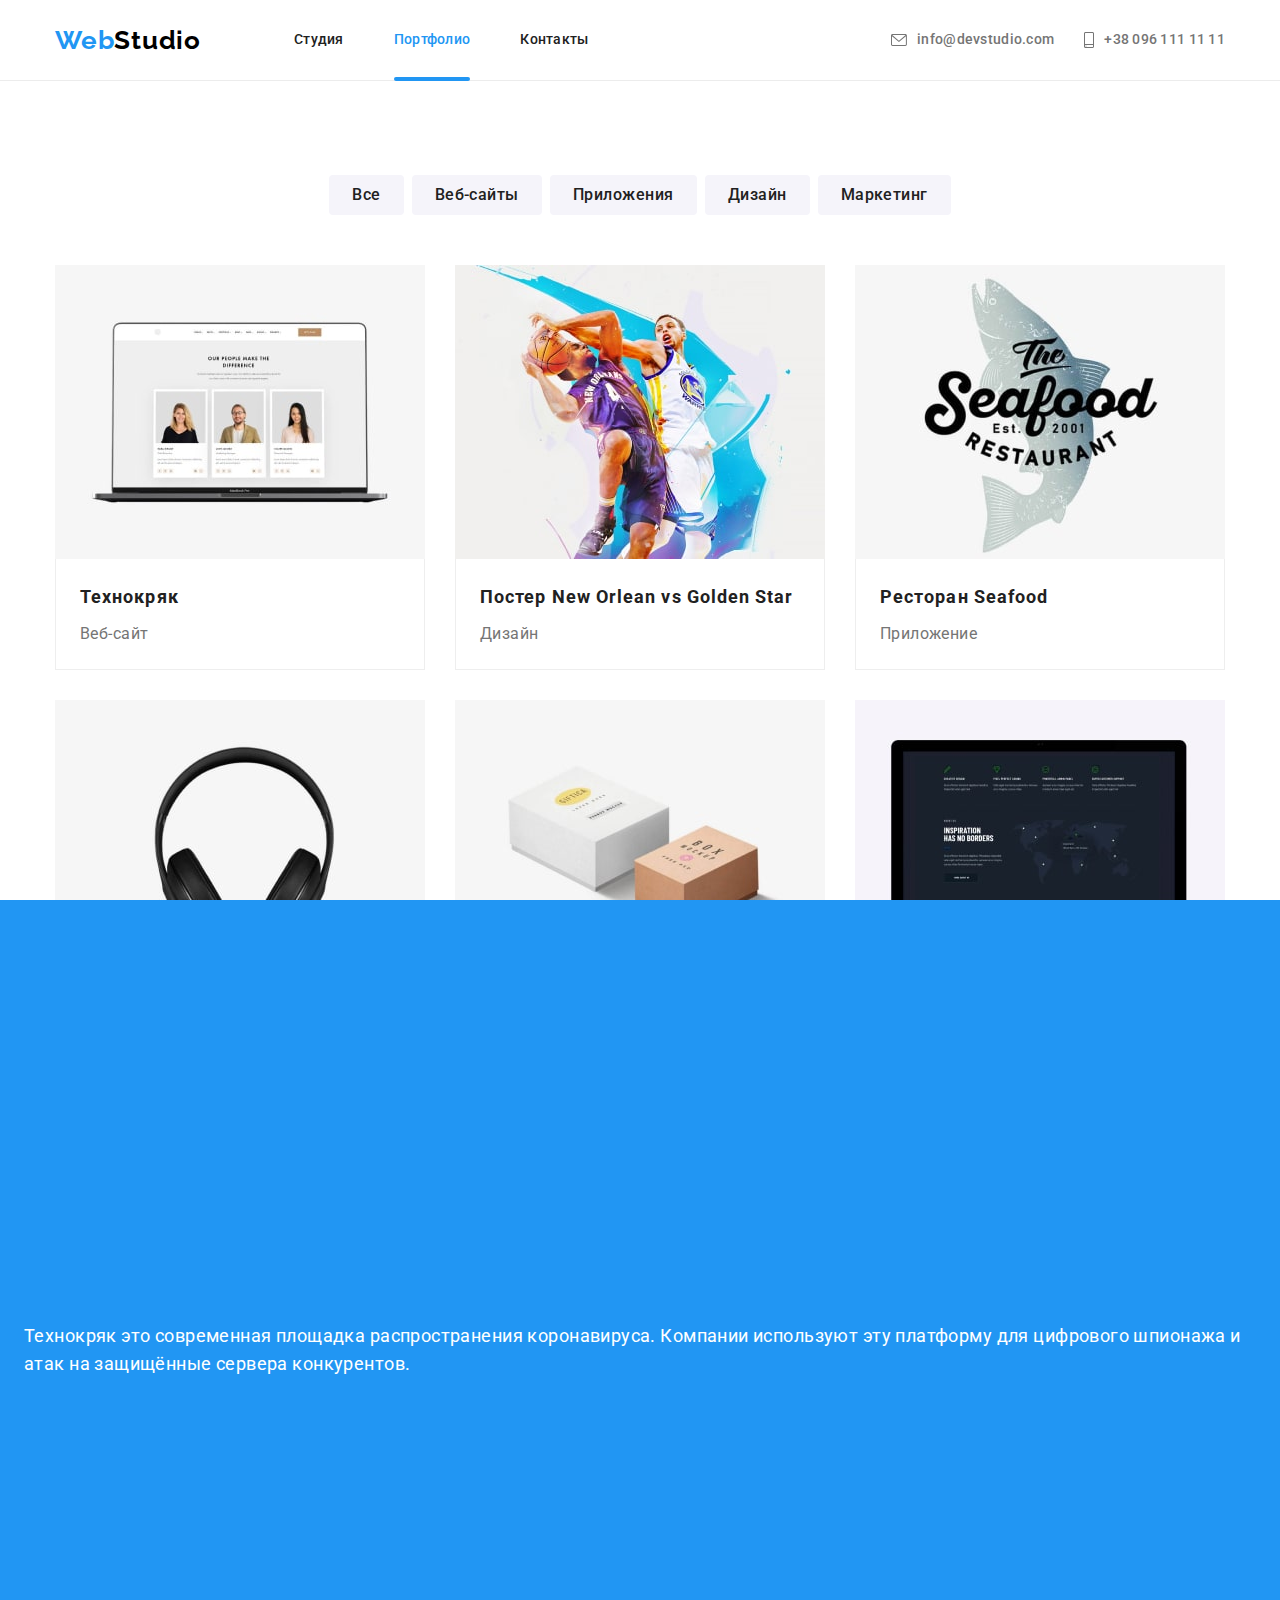
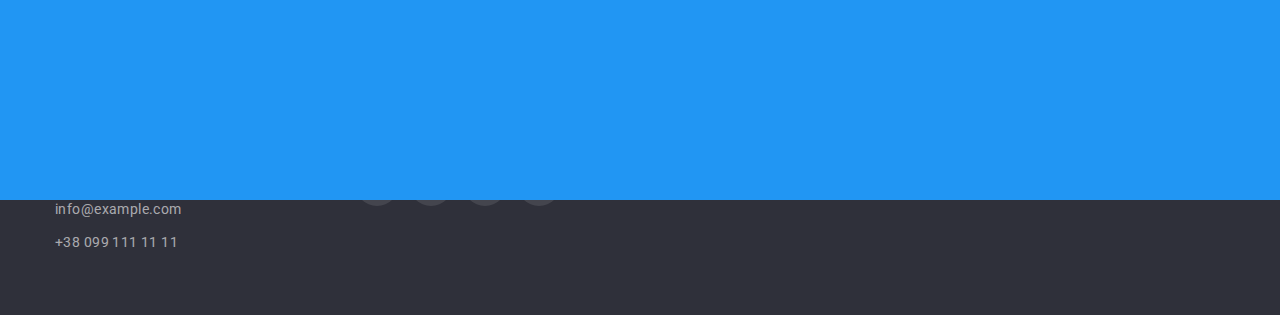
==== commit 47f146a4: "correcting portfolio" ====
--- a/portfolio.html
+++ b/portfolio.html
@@ -56,7 +56,7 @@
         </header>
         <!--Main container-->
         <main>
-            <h1 class="visually-hidden">Портфолио</h1>
+            <h1 class="hidden">Портфолио</h1>
             <section class="section">
                 <div class="container">
                     <!--Button list-->
--- a/css/style.css
+++ b/css/style.css
@@ -19,7 +19,8 @@
     letter-spacing: 0.03em;
 }
 /* базовые настройки картинок */
-img {
+img,
+svg {
     display: block;
     max-width: 100%;
     height: auto;
@@ -35,7 +36,7 @@
     list-style: none;
 }
 /* прячет скрытые заголовки */
-.visually-hidden {
+.hidden {
     position: absolute;
     width: 1px;
     height: 1px;
@@ -72,6 +73,7 @@
 }
 /* основная навигация хэдера */
 .nav-main .link {
+    position: relative;
     display: block;
     padding-top: 32px;
     padding-bottom: 32px;
@@ -100,7 +102,7 @@
 .header-info .link:focus,
 .footer-info .link:hover,
 .footer-info .link:focus {
-  color: var(--accent-color);
+    color: var(--accent-color);
 }
 
 /* Логотип хедера */
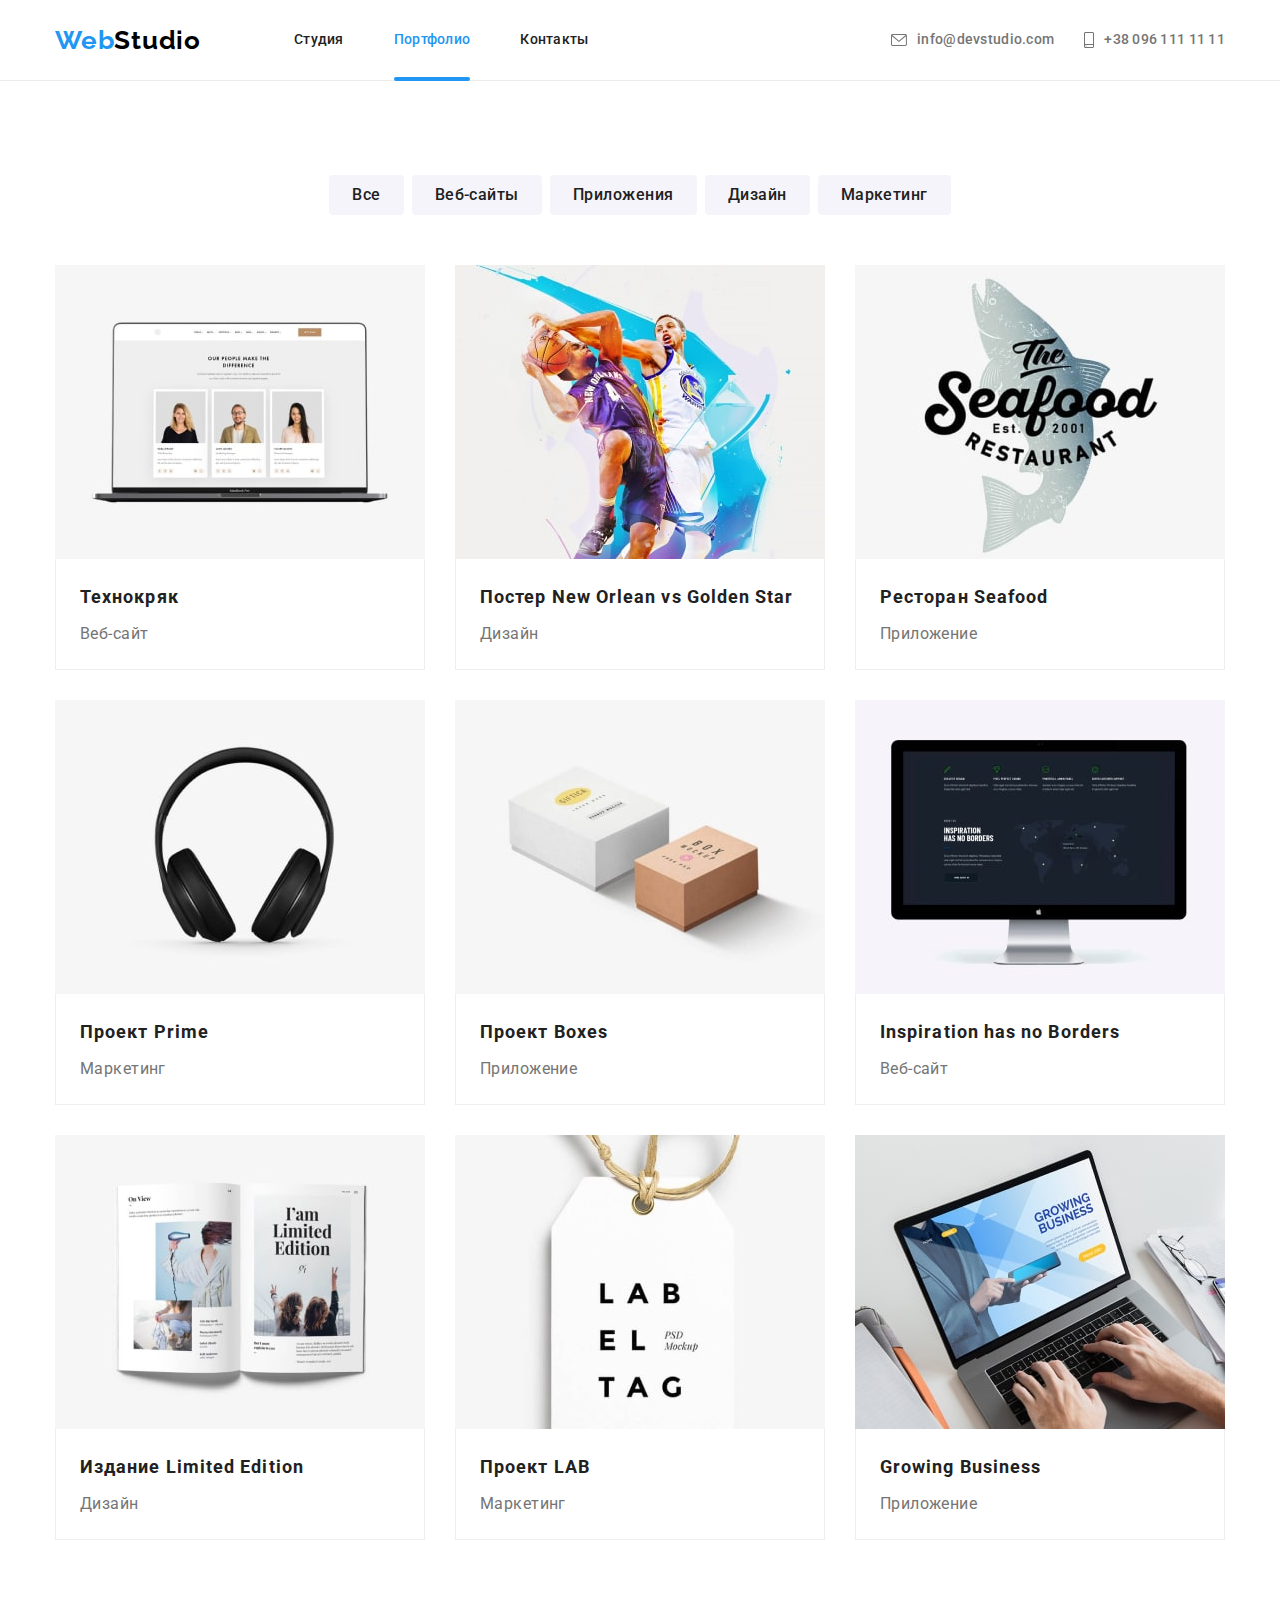
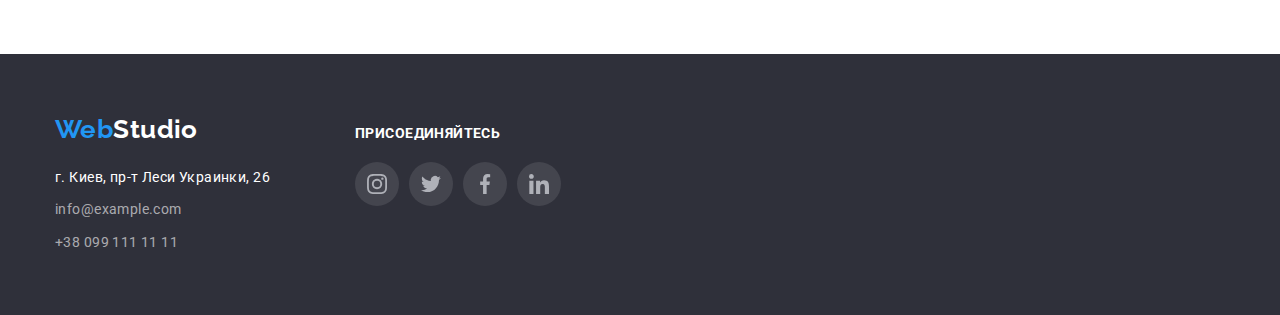
==== commit 3d7efeed: "get div thumb for overlay" ====
--- a/portfolio.html
+++ b/portfolio.html
@@ -91,7 +91,7 @@
                     <ul class="list portfolio-list">
                         <li class="item">
                             <a class="link" href="#">
-                                <div>
+                                <div class="thumb">
                                     <img 
                                         src="./images/portfolio/technocrack.jpg"
                                         alt="Веб сайт Технокряк"
@@ -114,7 +114,7 @@
                         </li>
                         <li class="item">
                             <a class="link" href="#">
-                                <div>
+                                <div class="thumb">
                                     <img 
                                         src="./images/portfolio/neworlean.jpg"
                                         alt="Дизайн постера New Orlean vs Golden Star"
@@ -137,7 +137,7 @@
                         </li>
                         <li class="item">
                             <a class="link" href="#">
-                                <div>
+                                <div class="thumb">
                                     <img 
                                         src="./images/portfolio/seafood.jpg"
                                         alt="Приложение ресторана Seafood"
@@ -160,7 +160,7 @@
                         </li>
                         <li class="item">
                             <a class="link" href="#">
-                                <div>
+                                <div class="thumb">
                                     <img 
                                         src="./images/portfolio/prime.jpg"
                                         alt="Проект Prime"
@@ -183,7 +183,7 @@
                         </li>
                         <li class="item">
                             <a class="link" href="#">
-                                <div>
+                                <div class="thumb">
                                     <img 
                                         src="./images/portfolio/boxes.jpg"
                                         alt="Приложение Boxes"
@@ -206,7 +206,7 @@
                         </li>
                         <li class="item">
                             <a class="link" href="#">
-                                <div>
+                                <div class="thumb">
                                     <img 
                                         src="./images/portfolio/inspirations.jpg"
                                         alt="Веб-сайт Inspiration has no Borders"
@@ -229,7 +229,7 @@
                         </li>
                         <li class="item">
                             <a class="link" href="#">
-                                <div>
+                                <div class="thumb">
                                     <img 
                                         src="./images/portfolio/limited.jpg"
                                         alt="Дизайн издания Limited Edition"
@@ -252,7 +252,7 @@
                         </li>
                         <li class="item">
                             <a class="link" href="#">
-                                <div>
+                                <div class="thumb">
                                     <img 
                                         src="./images/portfolio/lab.jpg"
                                         alt="Проект LAB"
@@ -275,7 +275,7 @@
                         </li>
                         <li class="item">
                             <a class="link" href="#">
-                                <div>
+                                <div class="thumb">
                                     <img 
                                         src="./images/portfolio/groovingbusiness.jpg"
                                         alt="Приложение Growing Business"
--- a/css/style.css
+++ b/css/style.css
@@ -148,14 +148,14 @@
 
 /* герой */
 .hero {
+    display: flex;
+    flex-direction: column;
+    justify-content: center;
+    align-items: center;
     text-align: center;
     max-width: 1600px;
     height: 600px;
     margin: 0 auto;
-    display: flex;
-    flex-direction: column;
-    justify-content: center;
-    align-items: center;
     background-color: #c4c4c4;
     background-image: linear-gradient(
       to right,
@@ -275,7 +275,7 @@
     flex-basis: calc((100% - 2 * 30px) / 3);
 }
 .examples-list .text {
-    position: absolute;
+    position: relative;
     left: 0;
     bottom: 0;
     display: flex;
@@ -539,6 +539,7 @@
     font-size: 16px;
     line-height: 1.62;
     letter-spacing: 0.03em;
+    
     transition-property: color, background-color, box-shadow;
     transition-duration: 250ms;
     transition-timing-function: var(--timing-function);
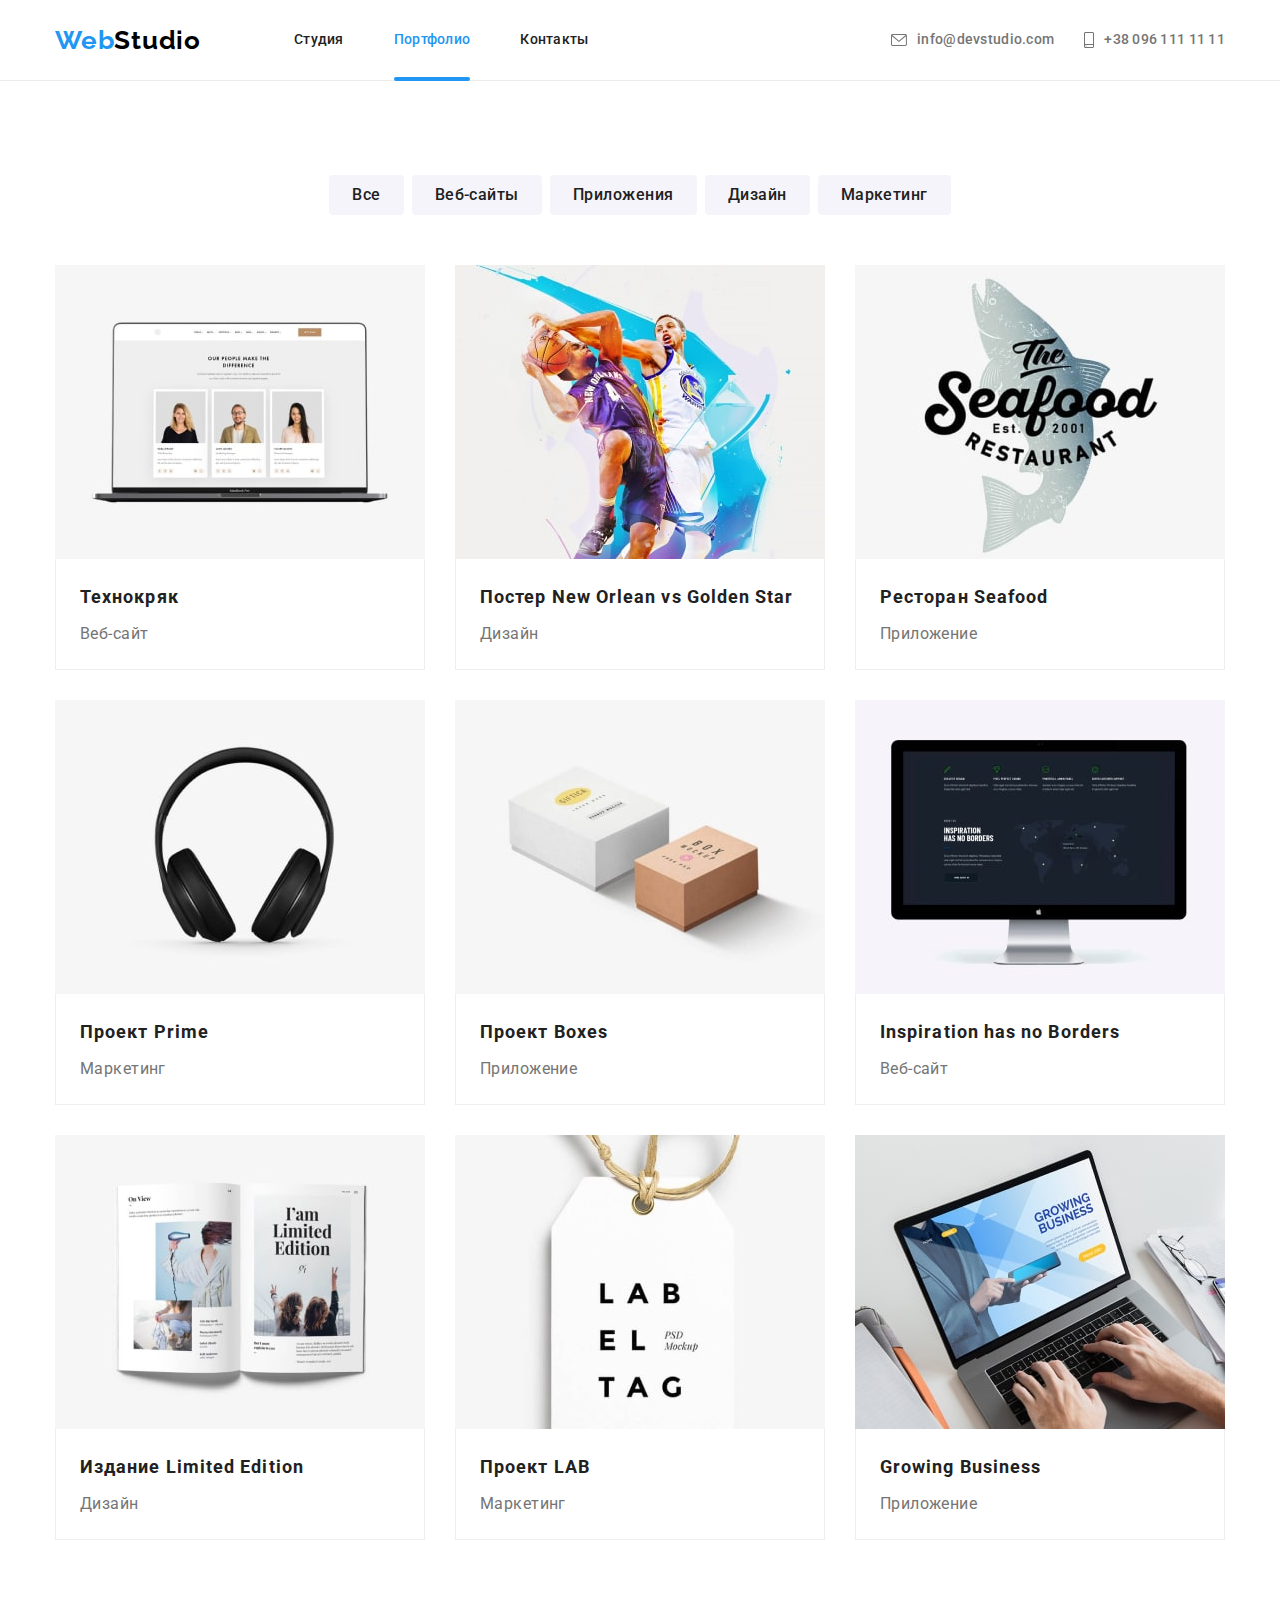
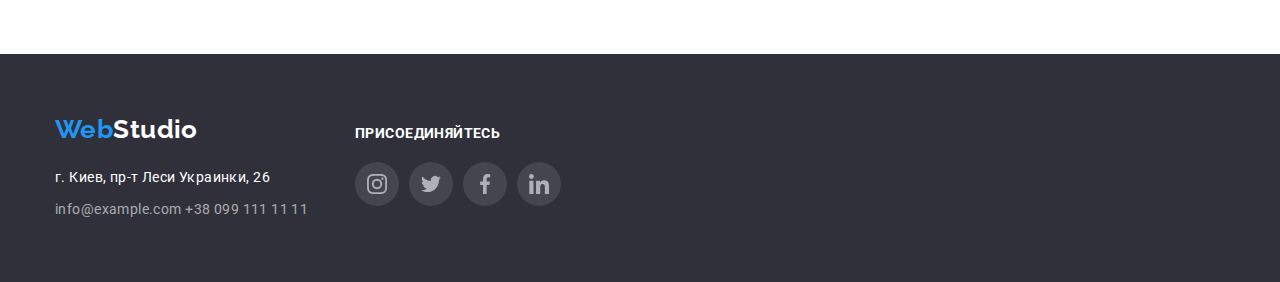
==== commit e33c9b97: "correcting work" ====
--- a/portfolio.html
+++ b/portfolio.html
@@ -312,7 +312,6 @@
                         <a class="link" href="mailto:info@example.com">
                         info@example.com
                         </a>
-                        <br />
                         <a class="link" href="tel:+380991111111">+38 099 111 11 11</a>
                     </address>
                 </div>
--- a/css/style.css
+++ b/css/style.css
@@ -269,13 +269,13 @@
     line-height: 1.17;
     text-align: center;
 }
-/* ширина контента секкции */
+/* ширина контента секции */
 .examples-list .item {
     position: relative;
     flex-basis: calc((100% - 2 * 30px) / 3);
 }
 .examples-list .text {
-    position: relative;
+    position: absolute;
     left: 0;
     bottom: 0;
     display: flex;
